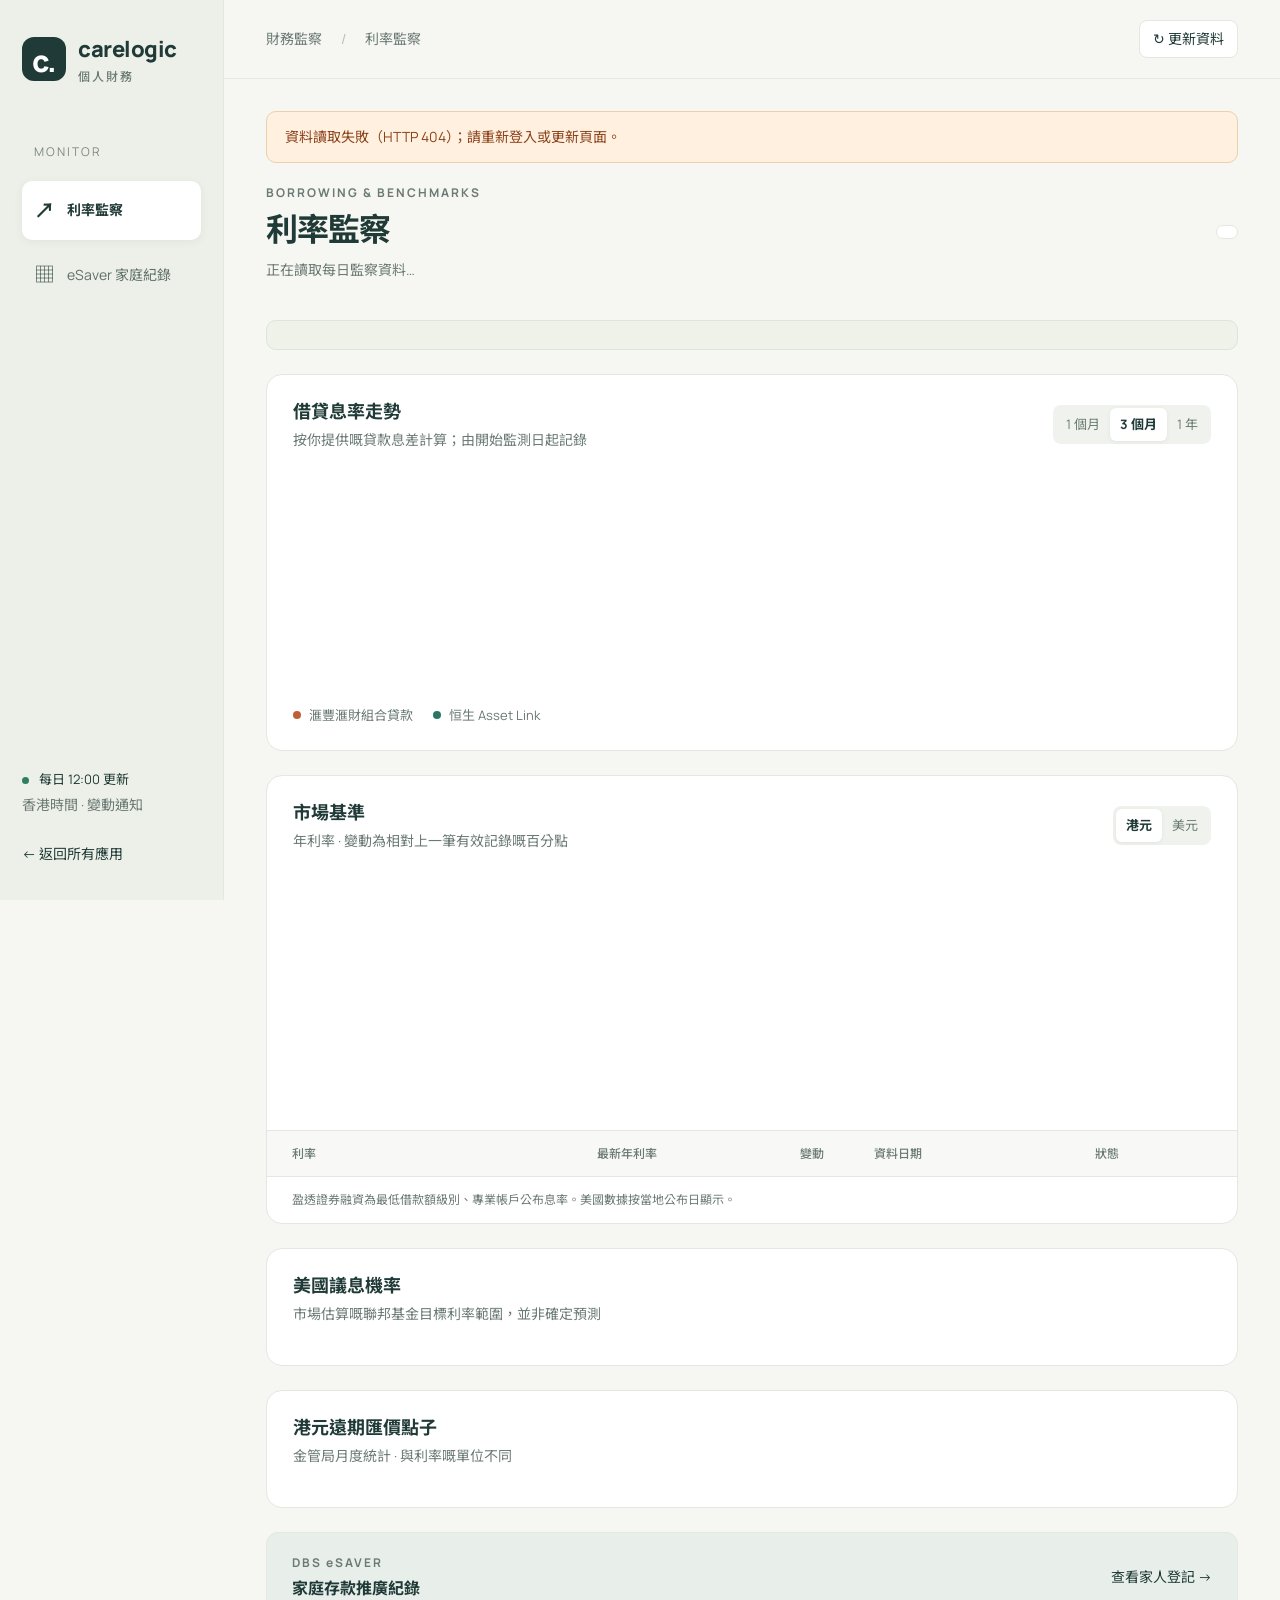
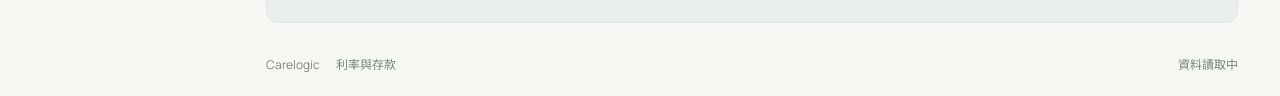
==== web/index.html @ 2174773c "feat: add loan change alerts and eSaver family web app Track HSBC Wealth Portfolio Lending at one-mo" ====
<!doctype html>
<html lang="zh-Hant">
<head>
  <meta charset="UTF-8"><meta name="viewport" content="width=device-width,initial-scale=1"><meta name="referrer" content="same-origin">
  <title>利率與存款 · Carelogic</title><link rel="stylesheet" href="app.css"><script src="http-guard.js" defer></script><script src="app.js" defer></script>
</head>
<body>
  <aside class="rail"><a class="brand" href="/" aria-label="返回 Carelogic 首頁"><span class="brand-icon">c.</span><span>carelogic<span class="brand-small">個人財務</span></span></a><div class="rail-label">MONITOR</div><nav aria-label="頁面"><a href="#rates" class="nav-link active" data-page="rates"><span>↗</span> 利率監察</a><a href="#esaver" class="nav-link" data-page="esaver"><span>▦</span> eSaver 家庭紀錄</a></nav><div class="rail-bottom"><span class="live-dot"></span> 每日 12:00 更新<br><span class="muted">香港時間 · 變動通知</span><a href="/">← 返回所有應用</a></div></aside>
  <main><header class="topbar"><span>財務監察 <span class="divider">/</span> <span id="breadcrumb">利率監察</span></span><button id="refresh" class="quiet-button" type="button">↻ 更新資料</button></header>
  <div class="workspace"><div id="load-error" class="warning" role="alert" hidden></div><div id="warnings" aria-live="polite"></div>
    <section id="rates-page"><div class="page-heading"><div><p class="eyebrow">BORROWING & BENCHMARKS</p><h1>利率監察</h1><p class="muted" id="updated">正在讀取每日監察資料…</p></div><span class="date-chip" id="today"></span></div>
      <div id="loans" class="loan-grid"></div>
      <div id="comparison" class="comparison"></div>
      <section class="panel trend-panel"><div class="panel-heading"><div><h2>借貸息率走勢</h2><p class="muted">按你提供嘅貸款息差計算；由開始監測日起記錄</p></div><div class="segmented" id="loan-range" aria-label="借貸走勢期間"><button data-days="30">1 個月</button><button data-days="90" class="selected">3 個月</button><button data-days="365">1 年</button></div></div><div id="loan-chart" class="chart"></div><div class="legend"><span><i style="background:#c25e36"></i>滙豐滙財組合貸款</span><span><i style="background:#287765"></i>恒生 Asset Link</span></div></section>
      <section class="panel"><div class="panel-heading"><div><h2>市場基準</h2><p class="muted">年利率 · 變動為相對上一筆有效記錄嘅百分點</p></div><div class="segmented" id="market-group"><button data-group="hkd" class="selected">港元</button><button data-group="usd">美元</button></div></div><div id="market-chart" class="chart"></div><div id="market-legend" class="legend interactive-legend"></div><div class="table-wrap"><table><thead><tr><th>利率</th><th class="number">最新年利率</th><th class="number">變動</th><th>資料日期</th><th>狀態</th></tr></thead><tbody id="market-table"></tbody></table></div><p class="footnote">盈透證券融資為最低借款額級別、專業帳戶公布息率。美國數據按當地公布日顯示。</p></section>
      <section class="panel"><div class="panel-heading"><div><h2>美國議息機率</h2><p class="muted">市場估算嘅聯邦基金目標利率範圍，並非確定預測</p></div></div><div id="outlook" class="outlook-grid"></div></section>
      <section class="panel"><div class="panel-heading"><div><h2>港元遠期匯價點子</h2><p class="muted" id="forward-date">金管局月度統計 · 與利率嘅單位不同</p></div></div><div id="forwards" class="outlook-grid"></div></section>
      <a class="esaver-teaser" href="#esaver"><span><span class="eyebrow">DBS eSAVER</span><strong id="teaser">家庭存款推廣紀錄</strong></span><span>查看家人登記 →</span></a>
    </section>
    <section id="esaver-page" hidden><div class="page-heading"><div><p class="eyebrow">FAMILY SAVINGS</p><h1>eSaver 家庭紀錄</h1><p class="muted">現有客戶推廣 · 每期自動記錄 · 新一期 Telegram 通知</p></div><span class="date-chip">DBS 星展銀行</span></div>
      <div id="offer-summary"></div>
      <section class="panel registration-panel"><div><p class="eyebrow">FAMILY REGISTRATION</p><h2>記錄家人登記</h2><p class="muted">完成 DBS 登記後，在此記錄。原有 Excel 紀錄已匯入。</p></div><form id="registration-form"><div class="form-grid"><label>推廣期<select id="promo-select" required></select></label><label>家人<input id="member-input" list="member-list" maxlength="60" required placeholder="選擇或輸入名字"><datalist id="member-list"></datalist></label><label>登記狀態<select id="status-select"><option value="registered">已登記</option><option value="not_registered">未登記／更正紀錄</option></select></label><label>實際登記日期 <span class="muted">（選填）</span><input id="registered-date" type="date"></label></div><div class="form-bottom"><p id="save-status" role="status" aria-live="polite">家人紀錄每分鐘同步。</p><button type="submit" id="save-button" class="primary-button">保存紀錄</button></div></form></section>
      <section class="panel"><div class="panel-heading"><div><h2>每期推廣與家人紀錄</h2><p class="muted">合計年利率 · 金額為合資格新資金 · 「—」代表原紀錄未填</p></div><span class="count-chip" id="period-count"></span></div><div class="table-wrap" tabindex="0" aria-label="推廣歷史，可橫向捲動"><table class="promotion-table"><thead><tr><th>推廣期</th><th>計息期</th><th>日數</th><th>存款比較日</th><th>登記截止</th><th>港元 20 萬</th><th>港元 100 萬</th><th>港元 500 萬</th><th>美元 2.5 萬</th><th>排除已登記期</th><th>前一未被排除期完結</th><th>相隔日數</th><th>家人已登記</th><th></th></tr></thead><tbody id="promotion-table"></tbody></table></div><p class="footnote">家人紀錄由你填寫；未列出代表未有登記紀錄。前一未被排除期及相隔日數沿用 Excel；新期按銀行排除條款推算，負數代表計息期重疊。合資格與最終獎賞以銀行確認及條款為準。</p></section>
    </section>
    <footer>Carelogic <span>利率與存款</span><span id="footer-status">資料讀取中</span></footer>
  </div></main>
</body></html>
---- web/app.css ----
@import url('https://fonts.googleapis.com/css2?family=Noto+Sans+TC:wght@400;500;600;700&family=Manrope:wght@400;500;600;700;800&display=swap');
:root{--bg:#f6f6f2;--paper:#fff;--ink:#203b37;--muted:#6b7a74;--line:#e4e8e0;--green:#287765;--orange:#c25e36;--warn:#914414;--radius:16px}*{box-sizing:border-box}body{margin:0;background:var(--bg);color:var(--ink);font-family:Manrope,"Noto Sans TC",sans-serif;font-size:16px;line-height:1.6}a{color:inherit;text-decoration:none}button,input,select{font:inherit}button,a,input,select{outline-offset:4px}button{cursor:pointer}button:disabled{cursor:wait;opacity:.6}[hidden]{display:none!important}.rail{position:fixed;width:224px;height:100vh;padding:32px 22px;background:#edf0e9;border-right:1px solid var(--line);display:flex;flex-direction:column}.brand{display:flex;gap:12px;align-items:center;font-weight:800;font-size:22px;letter-spacing:-.5px}.brand-icon{display:grid;place-items:center;background:var(--ink);color:#fff;border-radius:12px;width:44px;height:44px;font-size:30px}.brand-small{display:block;font-size:12px;color:var(--muted);font-weight:500;letter-spacing:2px}.rail-label{font-size:12px;letter-spacing:2px;color:#7d897f;margin:56px 12px 14px}.nav-link{display:flex;align-items:center;gap:12px;font-size:14px;padding:13px 12px;border-radius:10px;margin:5px 0;color:#607168}.nav-link span{font-size:21px}.nav-link.active{background:var(--paper);color:var(--ink);font-weight:700;box-shadow:0 2px 8px #243e3610}.rail-bottom{margin-top:auto;font-size:13px;line-height:1.9}.rail-bottom a{display:block;margin-top:23px;font-size:14px}.live-dot{display:inline-block;width:7px;height:7px;background:#2f7e63;border-radius:50%;margin-right:7px}main{margin-left:224px}.topbar{height:79px;border-bottom:1px solid var(--line);display:flex;align-items:center;justify-content:space-between;padding:0 42px;font-size:14px;color:var(--muted)}.divider{padding:0 16px;color:#b4bdb3}.quiet-button{background:#fff;border:1px solid var(--line);border-radius:8px;padding:7px 13px;font-size:14px;color:var(--ink)}.workspace{max-width:1480px;margin:auto;padding:32px 42px 22px}.page-heading{display:flex;align-items:center;justify-content:space-between;margin-bottom:24px;gap:20px}.eyebrow{font-size:12px;letter-spacing:2px;color:var(--muted);font-weight:700;margin:0 0 6px}h1{font-size:32px;font-weight:700;letter-spacing:-1px;line-height:1.3;margin:0 0 9px}h2{font-size:18px;line-height:1.5;margin:0 0 4px;font-weight:700}.muted{color:var(--muted);font-size:14px;margin:0}.date-chip,.count-chip{font-size:13px;white-space:nowrap;border:1px solid var(--line);border-radius:7px;padding:6px 10px;color:var(--muted);background:#fff}.loan-grid{display:grid;grid-template-columns:1fr 1fr;gap:20px}.loan-card{background:var(--paper);border:1px solid var(--line);border-radius:var(--radius);padding:24px 26px;position:relative;overflow:hidden}.loan-card:before{content:"";position:absolute;width:5px;left:0;top:26px;bottom:26px;border-radius:5px;background:var(--card-color)}.loan-head{display:flex;justify-content:space-between;align-items:start;gap:16px}.bank-tag{background:#f5f6f1;border-radius:6px;padding:4px 8px;letter-spacing:1px;font-size:12px;font-weight:700}.loan-label{font-size:16px;font-weight:600;margin:0}.loan-formula{font-size:14px;color:var(--muted);margin:6px 0 16px}.loan-number{font-size:47px;font-weight:700;line-height:1.2;letter-spacing:-2px;font-variant-numeric:tabular-nums}.loan-number .percent{font-size:24px;margin-left:4px;font-weight:500}.loan-row{display:flex;align-items:end;justify-content:space-between;gap:12px}.loan-meta{border-top:1px solid var(--line);margin-top:22px;padding-top:14px;font-size:13px;display:flex;justify-content:space-between;flex-wrap:wrap;gap:5px;color:var(--muted)}.small-pill{font-size:13px;border-radius:5px;padding:4px 8px;background:#edf4ef;color:#3c775f}.comparison{display:flex;align-items:center;justify-content:space-between;margin:14px 0 24px;padding:14px 20px;border:1px solid #dce5d9;background:#eef2e8;border-radius:10px;font-size:14px;gap:12px}.comparison strong{font-weight:700}.panel{border:1px solid var(--line);border-radius:var(--radius);background:var(--paper);margin-bottom:24px;overflow:hidden}.panel-heading{display:flex;justify-content:space-between;align-items:center;gap:20px;padding:23px 26px 16px}.segmented{display:flex;background:#f0f2ee;border-radius:8px;padding:3px;flex-shrink:0}.segmented button{border:0;background:transparent;padding:6px 10px;color:var(--muted);font-size:13px;border-radius:6px}.segmented button.selected{background:white;color:var(--ink);box-shadow:0 1px 4px #1d392312;font-weight:700}.chart{margin:0 25px;min-height:230px}.chart svg{width:100%;height:230px;display:block;overflow:visible}.chart-empty{min-height:230px;display:grid;place-items:center;font-size:14px;color:var(--muted)}.legend{display:flex;gap:20px;flex-wrap:wrap;padding:8px 26px 24px;font-size:13px;color:var(--muted)}.legend span,.legend button{display:flex;gap:8px;align-items:center}.legend i{width:8px;height:8px;border-radius:50%;display:inline-block}.legend button{border:0;background:transparent;color:var(--ink);padding:3px 0;font-size:13px}.legend button.off{opacity:.4;text-decoration:line-through}.table-wrap{overflow-x:auto;border-top:1px solid var(--line)}table{width:100%;border-collapse:collapse;font-size:14px;text-align:left;font-variant-numeric:tabular-nums}th{background:#f8f9f6;font-weight:500;color:var(--muted);font-size:12px;padding:13px 25px;white-space:nowrap}td{padding:15px 25px;border-bottom:1px solid #edf0e9;white-space:nowrap}tbody tr:last-child td{border-bottom:0}.number{text-align:right}.rate-value{font-weight:700}.good{color:#2b745d}.up{color:#b9573d}.flat{color:#879187}.badge{display:inline-flex;white-space:nowrap;font-size:12px;padding:2px 8px;border-radius:5px;background:#edf5ef;color:#396d50}.badge.warn{background:#fff0dd;color:var(--warn)}.footnote{padding:13px 25px;margin:0;color:var(--muted);font-size:12px;border-top:1px solid var(--line)}.outlook-grid{display:grid;grid-template-columns:repeat(4,1fr);gap:14px;padding:0 26px 24px}.outlook-card{padding:16px;background:#f7f8f4;border-radius:10px}.outlook-card p{margin:0;color:var(--muted);font-size:13px}.outlook-card strong{display:block;margin:9px 0;font-size:20px;line-height:1.3}.prob-bar{height:4px;background:#e1e6dc;border-radius:5px;margin-top:10px;overflow:hidden}.prob-bar span{display:block;height:100%;background:#59937c}.esaver-teaser{border:1px solid var(--line);padding:20px 25px;background:#e8eeea;border-radius:12px;display:flex;justify-content:space-between;align-items:center;gap:16px;font-size:14px}.esaver-teaser .eyebrow{display:block;margin-bottom:4px}.esaver-teaser strong{display:block;font-size:16px}.warning{background:#fff0df;border:1px solid #edcfac;border-radius:10px;color:#8b431b;padding:14px 18px;margin-bottom:20px;font-size:14px}.warning summary{cursor:pointer}.warning p{margin:6px 0}.registration-panel{padding:25px 26px}.registration-panel form{margin-top:21px}.form-grid{display:grid;grid-template-columns:repeat(4,1fr);gap:16px}label{display:block;font-size:14px}label input,label select{display:block;width:100%;margin-top:8px;padding:10px 12px;border:1px solid #d5ddd2;border-radius:7px;background:white;color:var(--ink);min-height:44px;font-size:14px}.form-bottom{display:flex;justify-content:space-between;align-items:center;gap:16px;margin-top:20px;font-size:14px;color:var(--muted)}.primary-button{border:0;background:var(--ink);color:white;border-radius:8px;font-size:14px;padding:11px 20px;white-space:nowrap}.offer-header{display:flex;align-items:center;justify-content:space-between;gap:15px;margin-bottom:22px}.offer-header h2{font-size:21px}.offer-rates{display:grid;grid-template-columns:repeat(4,1fr);gap:22px;margin-bottom:25px}.offer-rate p{font-size:13px;margin:0;color:var(--muted)}.offer-rate strong{font-size:30px;font-weight:700;letter-spacing:-1px}.offer-meta{display:grid;grid-template-columns:repeat(4,1fr);gap:20px;border-top:1px solid var(--line);padding-top:18px}.offer-meta p{margin:0;font-size:13px;color:var(--muted)}.offer-meta strong{font-size:14px;font-weight:600}.offer-panel{padding:25px 26px}.offer-note{font-size:13px;color:var(--warn);margin-top:20px}.source-link{color:var(--green);font-size:14px;text-decoration:underline;text-underline-offset:3px}.promotion-table{min-width:1300px}.promotion-table td,.promotion-table th{padding:13px 15px;font-size:13px}.promotion-table .member-chip{padding:3px 7px;background:#ecf3ed;color:#47765c;border-radius:5px;margin-right:4px;display:inline-block}.edit-row{border:1px solid var(--line);background:#fff;border-radius:6px;color:var(--green);padding:4px 9px;font-size:13px}footer{margin-top:32px;display:flex;gap:16px;justify-content:space-between;color:#7b887e;font-size:12px}footer span:first-child{margin-right:auto}svg text{font-family:Manrope,"Noto Sans TC",sans-serif}svg .gridline{stroke:#e8ece4;stroke-width:1;stroke-dasharray:3 4}.sr-only{position:absolute;width:1px;height:1px;overflow:hidden;clip:rect(0,0,0,0)}
@media(min-width:1600px){.workspace{padding-top:40px}.loan-card{padding:30px}.loan-number{font-size:54px}}
@media(max-width:1100px){.rail{width:188px;padding:25px 15px}.brand{font-size:19px}.brand-icon{width:38px;height:38px}main{margin-left:188px}.workspace{padding:26px}.topbar{padding:0 26px}.loan-number{font-size:40px}.loan-card{padding:20px}.form-grid{grid-template-columns:repeat(2,1fr)}.outlook-grid{grid-template-columns:repeat(2,1fr)}.offer-meta{grid-template-columns:repeat(2,1fr)}}
@media(max-width:760px){.rail{position:static;height:auto;width:auto;border-right:0;border-bottom:1px solid var(--line);padding:15px 20px;display:flex;flex-direction:row;gap:18px;align-items:center}.brand{font-size:17px}.brand-small{display:none}.brand-icon{width:33px;height:33px;font-size:25px}.rail-label,.rail-bottom{display:none}.rail nav{margin-left:auto;display:flex;gap:4px}.nav-link{padding:8px;font-size:13px;gap:5px}.nav-link span{display:none}main{margin-left:0}.topbar{padding:0 20px;height:57px;font-size:12px}.workspace{padding:24px 18px}.page-heading{align-items:start;margin-bottom:19px}.date-chip{font-size:12px}h1{font-size:28px}.loan-grid{grid-template-columns:1fr;gap:12px}.loan-card{padding:20px 22px}.loan-number{font-size:43px}.loan-meta{margin-top:17px}.comparison{align-items:start;flex-direction:column;font-size:13px;gap:4px;margin-bottom:18px}.panel-heading{padding:19px 20px 12px;flex-wrap:wrap;gap:13px}.panel-heading .muted{font-size:13px}.chart{margin:0 15px;min-height:210px}.chart svg{height:210px}.legend{padding:8px 20px 19px;gap:12px}.panel{margin-bottom:18px}th,td{padding:12px 17px}.outlook-grid{padding:0 20px 20px}.esaver-teaser{align-items:start;flex-direction:column;padding:18px 20px}.registration-panel,.offer-panel{padding:21px 20px}.form-grid{gap:14px}.form-bottom{align-items:start}.form-bottom p{margin:0;font-size:13px}.offer-rates{grid-template-columns:repeat(2,1fr);gap:20px}.offer-rate strong{font-size:29px}.offer-meta{gap:16px}.offer-header{align-items:start}.offer-header h2{font-size:19px}footer{gap:10px;flex-wrap:wrap}footer span:last-child{flex-basis:100%}.warning{font-size:13px}}
@media(max-width:390px){.brand>span:last-child{display:none}.page-heading{flex-wrap:wrap}.form-grid{grid-template-columns:1fr}.form-bottom{flex-wrap:wrap}.offer-meta{grid-template-columns:1fr 1fr}}
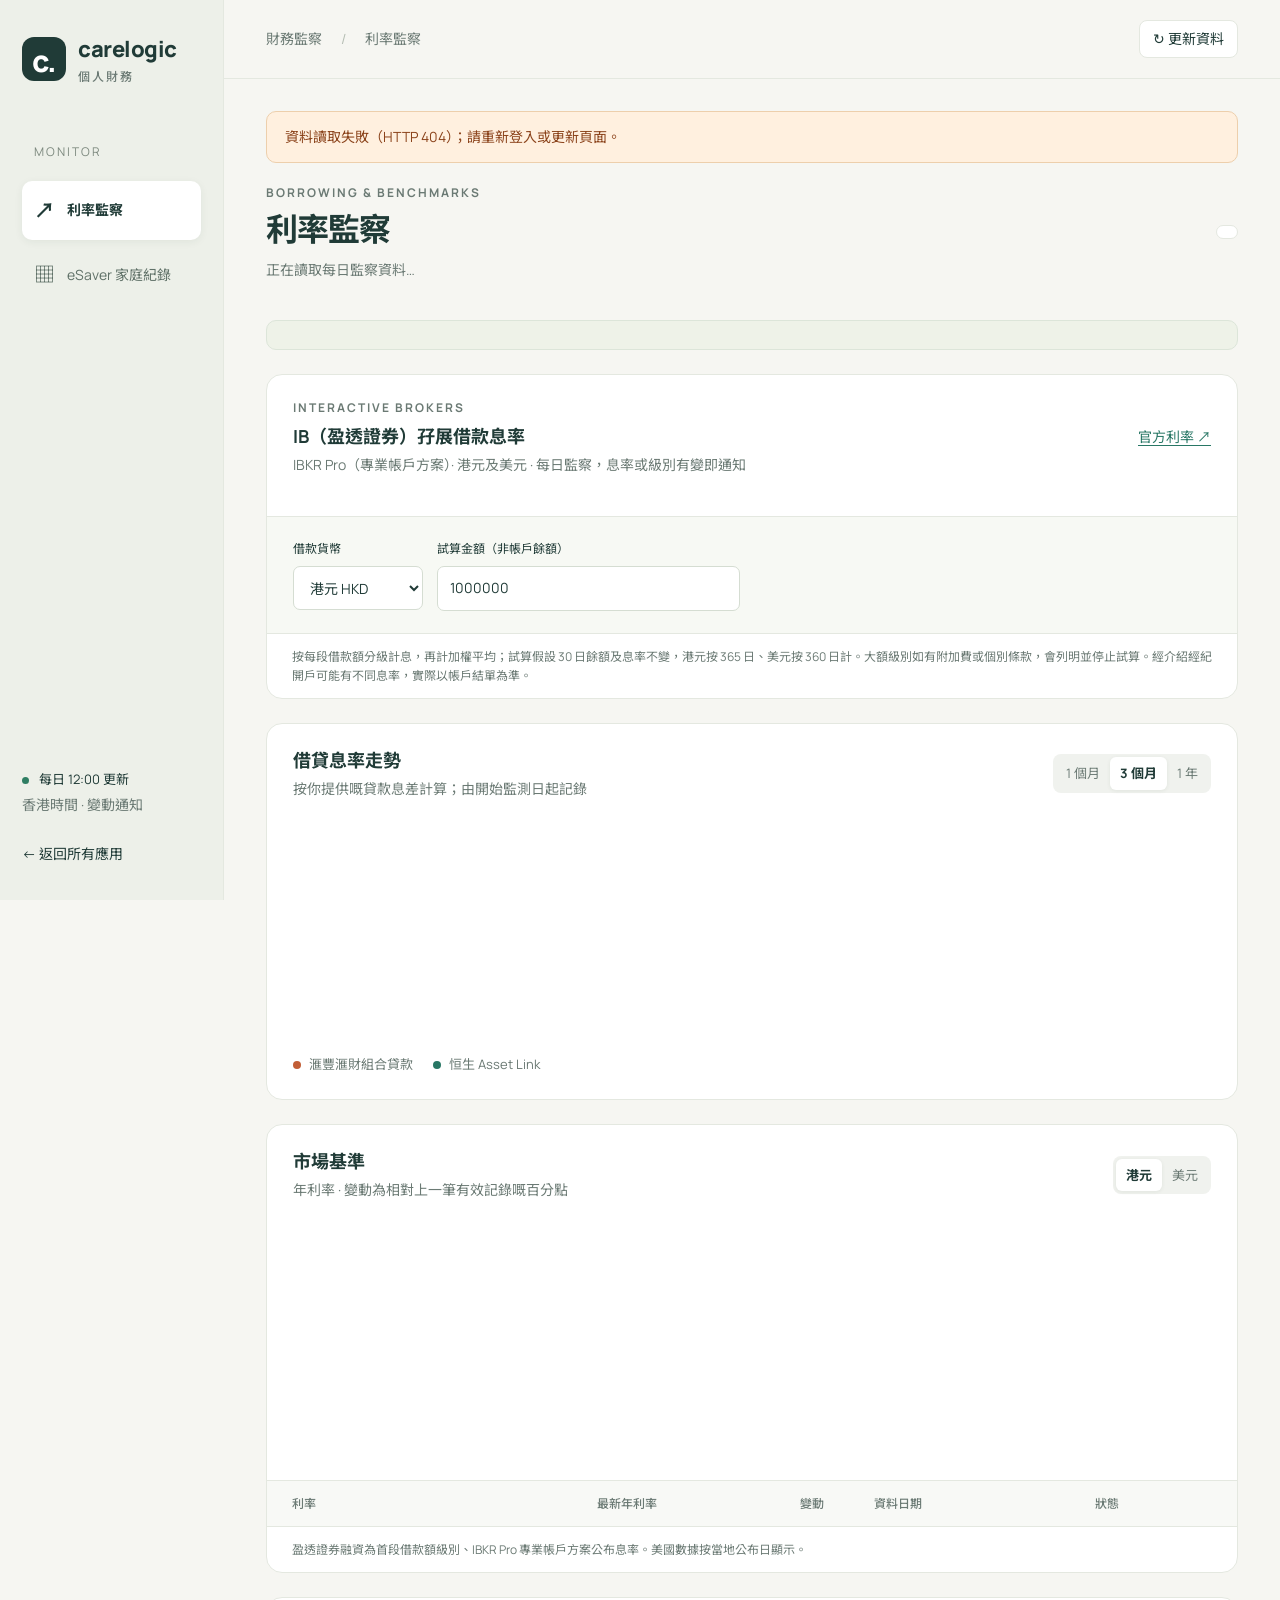
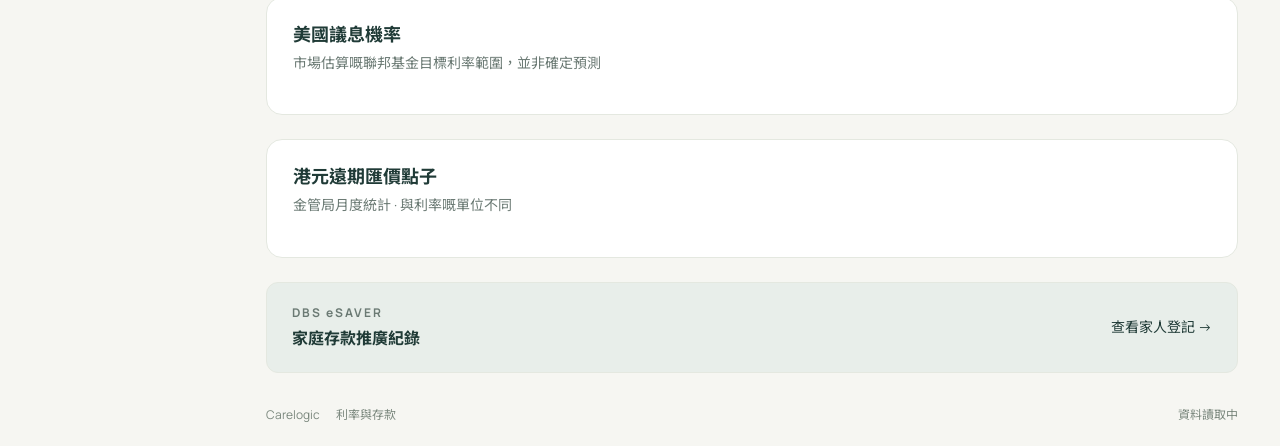
==== commit 47568025: "feat: monitor IB margin borrowing tiers and notify changes" ====
--- a/web/index.html
+++ b/web/index.html
@@ -2,7 +2,7 @@
 <html lang="zh-Hant">
 <head>
   <meta charset="UTF-8"><meta name="viewport" content="width=device-width,initial-scale=1"><meta name="referrer" content="same-origin">
-  <title>利率與存款 · Carelogic</title><link rel="stylesheet" href="app.css"><script src="http-guard.js" defer></script><script src="app.js" defer></script>
+  <title>利率與存款 · Carelogic</title><link rel="stylesheet" href="app.css"><script src="http-guard.js" defer></script><script src="margin.js" defer></script><script src="app.js" defer></script>
 </head>
 <body>
   <aside class="rail"><a class="brand" href="/" aria-label="返回 Carelogic 首頁"><span class="brand-icon">c.</span><span>carelogic<span class="brand-small">個人財務</span></span></a><div class="rail-label">MONITOR</div><nav aria-label="頁面"><a href="#rates" class="nav-link active" data-page="rates"><span>↗</span> 利率監察</a><a href="#esaver" class="nav-link" data-page="esaver"><span>▦</span> eSaver 家庭紀錄</a></nav><div class="rail-bottom"><span class="live-dot"></span> 每日 12:00 更新<br><span class="muted">香港時間 · 變動通知</span><a href="/">← 返回所有應用</a></div></aside>
@@ -11,8 +11,9 @@
     <section id="rates-page"><div class="page-heading"><div><p class="eyebrow">BORROWING & BENCHMARKS</p><h1>利率監察</h1><p class="muted" id="updated">正在讀取每日監察資料…</p></div><span class="date-chip" id="today"></span></div>
       <div id="loans" class="loan-grid"></div>
       <div id="comparison" class="comparison"></div>
+      <section class="panel" id="ib-margin"><div class="panel-heading"><div><p class="eyebrow">INTERACTIVE BROKERS</p><h2>IB（盈透證券）孖展借款息率</h2><p class="muted">IBKR Pro（專業帳戶方案）· 港元及美元 · 每日監察，息率或級別有變即通知</p></div><a class="source-link" target="_blank" rel="noopener" href="https://www.interactivebrokers.com/en/trading/margin-rates.php">官方利率 ↗</a></div><div id="margin-cards" class="margin-grid"></div><div class="margin-calculator"><div class="margin-inputs"><label>借款貨幣<select id="margin-currency"><option value="HKD">港元 HKD</option><option value="USD">美元 USD</option></select></label><label>試算金額（非帳戶餘額）<input id="margin-amount" type="number" min="0.01" step="0.01" value="1000000" inputmode="decimal"></label></div><div id="margin-result" aria-live="polite"></div></div><p class="footnote">按每段借款額分級計息，再計加權平均；試算假設 30 日餘額及息率不變，港元按 365 日、美元按 360 日計。大額級別如有附加費或個別條款，會列明並停止試算。經介紹經紀開戶可能有不同息率，實際以帳戶結單為準。</p></section>
       <section class="panel trend-panel"><div class="panel-heading"><div><h2>借貸息率走勢</h2><p class="muted">按你提供嘅貸款息差計算；由開始監測日起記錄</p></div><div class="segmented" id="loan-range" aria-label="借貸走勢期間"><button data-days="30">1 個月</button><button data-days="90" class="selected">3 個月</button><button data-days="365">1 年</button></div></div><div id="loan-chart" class="chart"></div><div class="legend"><span><i style="background:#c25e36"></i>滙豐滙財組合貸款</span><span><i style="background:#287765"></i>恒生 Asset Link</span></div></section>
-      <section class="panel"><div class="panel-heading"><div><h2>市場基準</h2><p class="muted">年利率 · 變動為相對上一筆有效記錄嘅百分點</p></div><div class="segmented" id="market-group"><button data-group="hkd" class="selected">港元</button><button data-group="usd">美元</button></div></div><div id="market-chart" class="chart"></div><div id="market-legend" class="legend interactive-legend"></div><div class="table-wrap"><table><thead><tr><th>利率</th><th class="number">最新年利率</th><th class="number">變動</th><th>資料日期</th><th>狀態</th></tr></thead><tbody id="market-table"></tbody></table></div><p class="footnote">盈透證券融資為最低借款額級別、專業帳戶公布息率。美國數據按當地公布日顯示。</p></section>
+      <section class="panel"><div class="panel-heading"><div><h2>市場基準</h2><p class="muted">年利率 · 變動為相對上一筆有效記錄嘅百分點</p></div><div class="segmented" id="market-group"><button data-group="hkd" class="selected">港元</button><button data-group="usd">美元</button></div></div><div id="market-chart" class="chart"></div><div id="market-legend" class="legend interactive-legend"></div><div class="table-wrap"><table><thead><tr><th>利率</th><th class="number">最新年利率</th><th class="number">變動</th><th>資料日期</th><th>狀態</th></tr></thead><tbody id="market-table"></tbody></table></div><p class="footnote">盈透證券融資為首段借款額級別、IBKR Pro 專業帳戶方案公布息率。美國數據按當地公布日顯示。</p></section>
       <section class="panel"><div class="panel-heading"><div><h2>美國議息機率</h2><p class="muted">市場估算嘅聯邦基金目標利率範圍，並非確定預測</p></div></div><div id="outlook" class="outlook-grid"></div></section>
       <section class="panel"><div class="panel-heading"><div><h2>港元遠期匯價點子</h2><p class="muted" id="forward-date">金管局月度統計 · 與利率嘅單位不同</p></div></div><div id="forwards" class="outlook-grid"></div></section>
       <a class="esaver-teaser" href="#esaver"><span><span class="eyebrow">DBS eSAVER</span><strong id="teaser">家庭存款推廣紀錄</strong></span><span>查看家人登記 →</span></a>
--- a/web/app.css
+++ b/web/app.css
@@ -1,5 +1,8 @@
 @import url('https://fonts.googleapis.com/css2?family=Noto+Sans+TC:wght@400;500;600;700&family=Manrope:wght@400;500;600;700;800&display=swap');
 :root{--bg:#f6f6f2;--paper:#fff;--ink:#203b37;--muted:#6b7a74;--line:#e4e8e0;--green:#287765;--orange:#c25e36;--warn:#914414;--radius:16px}*{box-sizing:border-box}body{margin:0;background:var(--bg);color:var(--ink);font-family:Manrope,"Noto Sans TC",sans-serif;font-size:16px;line-height:1.6}a{color:inherit;text-decoration:none}button,input,select{font:inherit}button,a,input,select{outline-offset:4px}button{cursor:pointer}button:disabled{cursor:wait;opacity:.6}[hidden]{display:none!important}.rail{position:fixed;width:224px;height:100vh;padding:32px 22px;background:#edf0e9;border-right:1px solid var(--line);display:flex;flex-direction:column}.brand{display:flex;gap:12px;align-items:center;font-weight:800;font-size:22px;letter-spacing:-.5px}.brand-icon{display:grid;place-items:center;background:var(--ink);color:#fff;border-radius:12px;width:44px;height:44px;font-size:30px}.brand-small{display:block;font-size:12px;color:var(--muted);font-weight:500;letter-spacing:2px}.rail-label{font-size:12px;letter-spacing:2px;color:#7d897f;margin:56px 12px 14px}.nav-link{display:flex;align-items:center;gap:12px;font-size:14px;padding:13px 12px;border-radius:10px;margin:5px 0;color:#607168}.nav-link span{font-size:21px}.nav-link.active{background:var(--paper);color:var(--ink);font-weight:700;box-shadow:0 2px 8px #243e3610}.rail-bottom{margin-top:auto;font-size:13px;line-height:1.9}.rail-bottom a{display:block;margin-top:23px;font-size:14px}.live-dot{display:inline-block;width:7px;height:7px;background:#2f7e63;border-radius:50%;margin-right:7px}main{margin-left:224px}.topbar{height:79px;border-bottom:1px solid var(--line);display:flex;align-items:center;justify-content:space-between;padding:0 42px;font-size:14px;color:var(--muted)}.divider{padding:0 16px;color:#b4bdb3}.quiet-button{background:#fff;border:1px solid var(--line);border-radius:8px;padding:7px 13px;font-size:14px;color:var(--ink)}.workspace{max-width:1480px;margin:auto;padding:32px 42px 22px}.page-heading{display:flex;align-items:center;justify-content:space-between;margin-bottom:24px;gap:20px}.eyebrow{font-size:12px;letter-spacing:2px;color:var(--muted);font-weight:700;margin:0 0 6px}h1{font-size:32px;font-weight:700;letter-spacing:-1px;line-height:1.3;margin:0 0 9px}h2{font-size:18px;line-height:1.5;margin:0 0 4px;font-weight:700}.muted{color:var(--muted);font-size:14px;margin:0}.date-chip,.count-chip{font-size:13px;white-space:nowrap;border:1px solid var(--line);border-radius:7px;padding:6px 10px;color:var(--muted);background:#fff}.loan-grid{display:grid;grid-template-columns:1fr 1fr;gap:20px}.loan-card{background:var(--paper);border:1px solid var(--line);border-radius:var(--radius);padding:24px 26px;position:relative;overflow:hidden}.loan-card:before{content:"";position:absolute;width:5px;left:0;top:26px;bottom:26px;border-radius:5px;background:var(--card-color)}.loan-head{display:flex;justify-content:space-between;align-items:start;gap:16px}.bank-tag{background:#f5f6f1;border-radius:6px;padding:4px 8px;letter-spacing:1px;font-size:12px;font-weight:700}.loan-label{font-size:16px;font-weight:600;margin:0}.loan-formula{font-size:14px;color:var(--muted);margin:6px 0 16px}.loan-number{font-size:47px;font-weight:700;line-height:1.2;letter-spacing:-2px;font-variant-numeric:tabular-nums}.loan-number .percent{font-size:24px;margin-left:4px;font-weight:500}.loan-row{display:flex;align-items:end;justify-content:space-between;gap:12px}.loan-meta{border-top:1px solid var(--line);margin-top:22px;padding-top:14px;font-size:13px;display:flex;justify-content:space-between;flex-wrap:wrap;gap:5px;color:var(--muted)}.small-pill{font-size:13px;border-radius:5px;padding:4px 8px;background:#edf4ef;color:#3c775f}.comparison{display:flex;align-items:center;justify-content:space-between;margin:14px 0 24px;padding:14px 20px;border:1px solid #dce5d9;background:#eef2e8;border-radius:10px;font-size:14px;gap:12px}.comparison strong{font-weight:700}.panel{border:1px solid var(--line);border-radius:var(--radius);background:var(--paper);margin-bottom:24px;overflow:hidden}.panel-heading{display:flex;justify-content:space-between;align-items:center;gap:20px;padding:23px 26px 16px}.segmented{display:flex;background:#f0f2ee;border-radius:8px;padding:3px;flex-shrink:0}.segmented button{border:0;background:transparent;padding:6px 10px;color:var(--muted);font-size:13px;border-radius:6px}.segmented button.selected{background:white;color:var(--ink);box-shadow:0 1px 4px #1d392312;font-weight:700}.chart{margin:0 25px;min-height:230px}.chart svg{width:100%;height:230px;display:block;overflow:visible}.chart-empty{min-height:230px;display:grid;place-items:center;font-size:14px;color:var(--muted)}.legend{display:flex;gap:20px;flex-wrap:wrap;padding:8px 26px 24px;font-size:13px;color:var(--muted)}.legend span,.legend button{display:flex;gap:8px;align-items:center}.legend i{width:8px;height:8px;border-radius:50%;display:inline-block}.legend button{border:0;background:transparent;color:var(--ink);padding:3px 0;font-size:13px}.legend button.off{opacity:.4;text-decoration:line-through}.table-wrap{overflow-x:auto;border-top:1px solid var(--line)}table{width:100%;border-collapse:collapse;font-size:14px;text-align:left;font-variant-numeric:tabular-nums}th{background:#f8f9f6;font-weight:500;color:var(--muted);font-size:12px;padding:13px 25px;white-space:nowrap}td{padding:15px 25px;border-bottom:1px solid #edf0e9;white-space:nowrap}tbody tr:last-child td{border-bottom:0}.number{text-align:right}.rate-value{font-weight:700}.good{color:#2b745d}.up{color:#b9573d}.flat{color:#879187}.badge{display:inline-flex;white-space:nowrap;font-size:12px;padding:2px 8px;border-radius:5px;background:#edf5ef;color:#396d50}.badge.warn{background:#fff0dd;color:var(--warn)}.footnote{padding:13px 25px;margin:0;color:var(--muted);font-size:12px;border-top:1px solid var(--line)}.outlook-grid{display:grid;grid-template-columns:repeat(4,1fr);gap:14px;padding:0 26px 24px}.outlook-card{padding:16px;background:#f7f8f4;border-radius:10px}.outlook-card p{margin:0;color:var(--muted);font-size:13px}.outlook-card strong{display:block;margin:9px 0;font-size:20px;line-height:1.3}.prob-bar{height:4px;background:#e1e6dc;border-radius:5px;margin-top:10px;overflow:hidden}.prob-bar span{display:block;height:100%;background:#59937c}.esaver-teaser{border:1px solid var(--line);padding:20px 25px;background:#e8eeea;border-radius:12px;display:flex;justify-content:space-between;align-items:center;gap:16px;font-size:14px}.esaver-teaser .eyebrow{display:block;margin-bottom:4px}.esaver-teaser strong{display:block;font-size:16px}.warning{background:#fff0df;border:1px solid #edcfac;border-radius:10px;color:#8b431b;padding:14px 18px;margin-bottom:20px;font-size:14px}.warning summary{cursor:pointer}.warning p{margin:6px 0}.registration-panel{padding:25px 26px}.registration-panel form{margin-top:21px}.form-grid{display:grid;grid-template-columns:repeat(4,1fr);gap:16px}label{display:block;font-size:14px}label input,label select{display:block;width:100%;margin-top:8px;padding:10px 12px;border:1px solid #d5ddd2;border-radius:7px;background:white;color:var(--ink);min-height:44px;font-size:14px}.form-bottom{display:flex;justify-content:space-between;align-items:center;gap:16px;margin-top:20px;font-size:14px;color:var(--muted)}.primary-button{border:0;background:var(--ink);color:white;border-radius:8px;font-size:14px;padding:11px 20px;white-space:nowrap}.offer-header{display:flex;align-items:center;justify-content:space-between;gap:15px;margin-bottom:22px}.offer-header h2{font-size:21px}.offer-rates{display:grid;grid-template-columns:repeat(4,1fr);gap:22px;margin-bottom:25px}.offer-rate p{font-size:13px;margin:0;color:var(--muted)}.offer-rate strong{font-size:30px;font-weight:700;letter-spacing:-1px}.offer-meta{display:grid;grid-template-columns:repeat(4,1fr);gap:20px;border-top:1px solid var(--line);padding-top:18px}.offer-meta p{margin:0;font-size:13px;color:var(--muted)}.offer-meta strong{font-size:14px;font-weight:600}.offer-panel{padding:25px 26px}.offer-note{font-size:13px;color:var(--warn);margin-top:20px}.source-link{color:var(--green);font-size:14px;text-decoration:underline;text-underline-offset:3px}.promotion-table{min-width:1300px}.promotion-table td,.promotion-table th{padding:13px 15px;font-size:13px}.promotion-table .member-chip{padding:3px 7px;background:#ecf3ed;color:#47765c;border-radius:5px;margin-right:4px;display:inline-block}.edit-row{border:1px solid var(--line);background:#fff;border-radius:6px;color:var(--green);padding:4px 9px;font-size:13px}footer{margin-top:32px;display:flex;gap:16px;justify-content:space-between;color:#7b887e;font-size:12px}footer span:first-child{margin-right:auto}svg text{font-family:Manrope,"Noto Sans TC",sans-serif}svg .gridline{stroke:#e8ece4;stroke-width:1;stroke-dasharray:3 4}.sr-only{position:absolute;width:1px;height:1px;overflow:hidden;clip:rect(0,0,0,0)}
+.margin-grid{display:grid;grid-template-columns:1fr 1fr;gap:20px;padding:0 26px 24px}.margin-card{border:1px solid var(--line);border-radius:12px;padding:20px;background:#fbfcf9}.margin-card-heading{display:flex;justify-content:space-between;align-items:center;gap:10px}.margin-card h3{font-size:16px;margin:0}.margin-headline{display:flex;flex-wrap:wrap;align-items:baseline;gap:12px;margin:14px 0}.margin-headline strong{font-size:32px;letter-spacing:-1px}.margin-headline span{font-size:12px;color:var(--muted)}.margin-table th,.margin-table td{padding:9px 0;font-size:12px;background:transparent}.margin-table td.number{font-size:14px;font-weight:600}.margin-table th{border-bottom:1px solid var(--line)}.margin-date,.margin-special{font-size:11px;color:var(--muted);margin:12px 0 0;line-height:1.6}.margin-special,.margin-note-marker{color:var(--warn)}.margin-calculator{display:grid;grid-template-columns:1fr 1fr;gap:24px;padding:22px 26px;border-top:1px solid var(--line);background:#f7f9f4}.margin-inputs{display:grid;grid-template-columns:130px 1fr;gap:14px;align-items:start}.margin-inputs label{font-size:12px}.margin-estimate{display:flex;justify-content:space-between;gap:18px}.margin-estimate p{font-size:12px;color:var(--muted);margin:0}.margin-estimate strong{font-size:25px;display:block;font-variant-numeric:tabular-nums;color:var(--green)}.margin-breakdown{font-size:11px;color:var(--muted);margin:8px 0 0}.margin-error{font-size:13px;color:var(--warn);margin:10px 0}
+@media(max-width:1100px){.margin-calculator{grid-template-columns:1fr}.margin-inputs{grid-template-columns:1fr 2fr}}
+@media(max-width:760px){.margin-grid{grid-template-columns:1fr;padding:0 20px 20px;gap:12px}.margin-calculator{padding:20px;gap:18px}.margin-card{padding:17px}.margin-estimate strong{font-size:23px}}
 @media(min-width:1600px){.workspace{padding-top:40px}.loan-card{padding:30px}.loan-number{font-size:54px}}
 @media(max-width:1100px){.rail{width:188px;padding:25px 15px}.brand{font-size:19px}.brand-icon{width:38px;height:38px}main{margin-left:188px}.workspace{padding:26px}.topbar{padding:0 26px}.loan-number{font-size:40px}.loan-card{padding:20px}.form-grid{grid-template-columns:repeat(2,1fr)}.outlook-grid{grid-template-columns:repeat(2,1fr)}.offer-meta{grid-template-columns:repeat(2,1fr)}}
 @media(max-width:760px){.rail{position:static;height:auto;width:auto;border-right:0;border-bottom:1px solid var(--line);padding:15px 20px;display:flex;flex-direction:row;gap:18px;align-items:center}.brand{font-size:17px}.brand-small{display:none}.brand-icon{width:33px;height:33px;font-size:25px}.rail-label,.rail-bottom{display:none}.rail nav{margin-left:auto;display:flex;gap:4px}.nav-link{padding:8px;font-size:13px;gap:5px}.nav-link span{display:none}main{margin-left:0}.topbar{padding:0 20px;height:57px;font-size:12px}.workspace{padding:24px 18px}.page-heading{align-items:start;margin-bottom:19px}.date-chip{font-size:12px}h1{font-size:28px}.loan-grid{grid-template-columns:1fr;gap:12px}.loan-card{padding:20px 22px}.loan-number{font-size:43px}.loan-meta{margin-top:17px}.comparison{align-items:start;flex-direction:column;font-size:13px;gap:4px;margin-bottom:18px}.panel-heading{padding:19px 20px 12px;flex-wrap:wrap;gap:13px}.panel-heading .muted{font-size:13px}.chart{margin:0 15px;min-height:210px}.chart svg{height:210px}.legend{padding:8px 20px 19px;gap:12px}.panel{margin-bottom:18px}th,td{padding:12px 17px}.outlook-grid{padding:0 20px 20px}.esaver-teaser{align-items:start;flex-direction:column;padding:18px 20px}.registration-panel,.offer-panel{padding:21px 20px}.form-grid{gap:14px}.form-bottom{align-items:start}.form-bottom p{margin:0;font-size:13px}.offer-rates{grid-template-columns:repeat(2,1fr);gap:20px}.offer-rate strong{font-size:29px}.offer-meta{gap:16px}.offer-header{align-items:start}.offer-header h2{font-size:19px}footer{gap:10px;flex-wrap:wrap}footer span:last-child{flex-basis:100%}.warning{font-size:13px}}
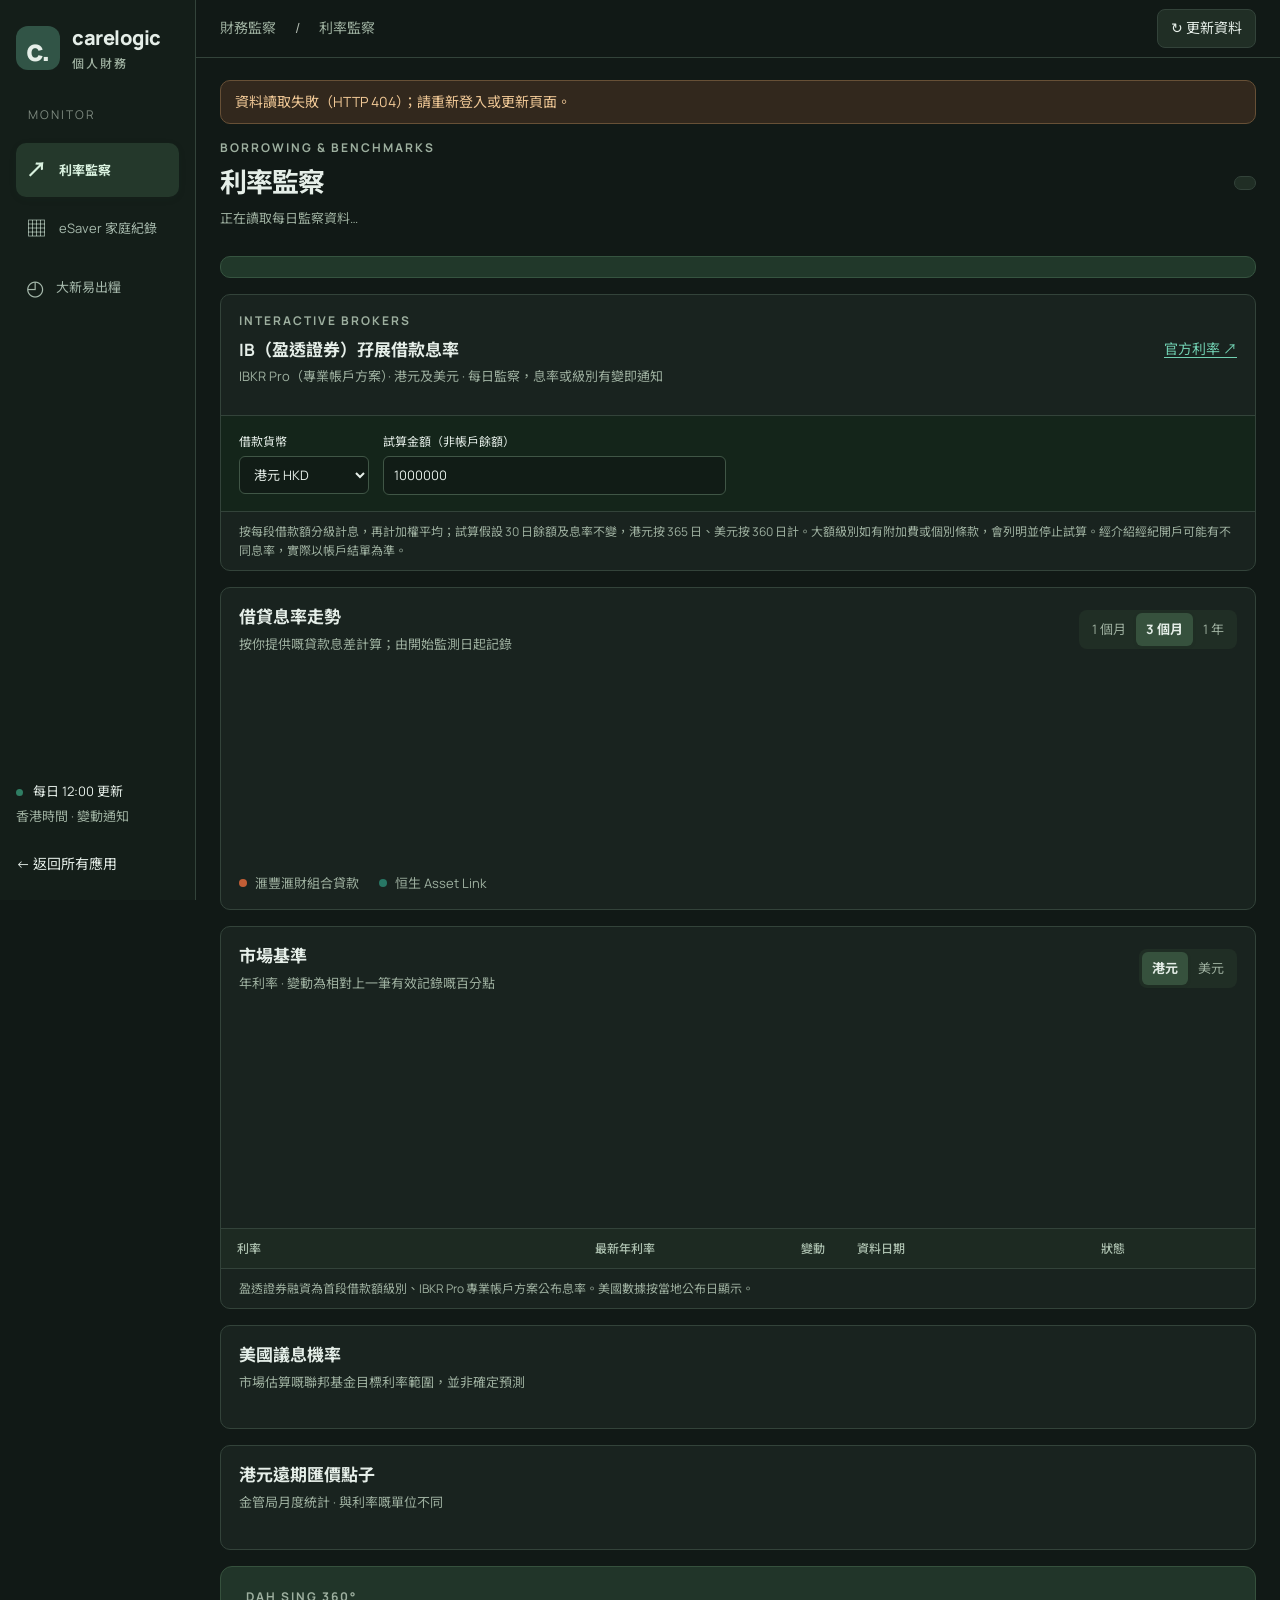
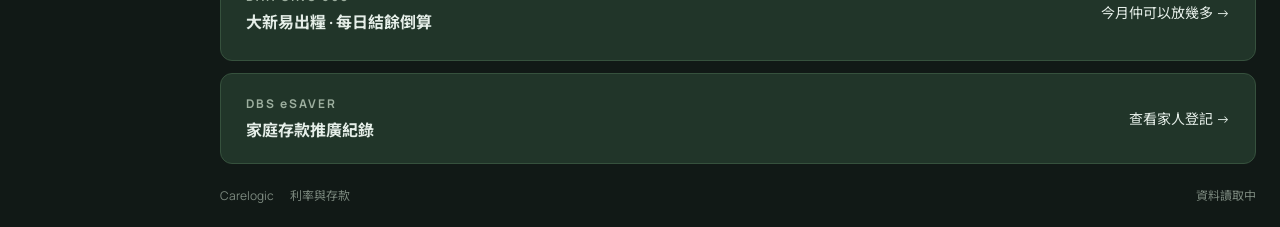
==== commit f43fb91d: "feat: preserve existing Dah Sing payroll monitoring and calculator" ====
--- a/web/index.html
+++ b/web/index.html
@@ -2,10 +2,10 @@
 <html lang="zh-Hant">
 <head>
   <meta charset="UTF-8"><meta name="viewport" content="width=device-width,initial-scale=1"><meta name="referrer" content="same-origin">
-  <title>利率與存款 · Carelogic</title><link rel="stylesheet" href="app.css"><script src="http-guard.js" defer></script><script src="margin.js" defer></script><script src="app.js" defer></script>
+  <title>利率與存款 · Carelogic</title><link rel="stylesheet" href="app.css"><link rel="stylesheet" href="dsb.css"><script src="http-guard.js" defer></script><script src="margin.js" defer></script><script src="registration-save.js" defer></script><script src="dsb-math.js" defer></script><script src="dsb-save.js" defer></script><script src="dsb.js" defer></script><script src="app.js" defer></script>
 </head>
 <body>
-  <aside class="rail"><a class="brand" href="/" aria-label="返回 Carelogic 首頁"><span class="brand-icon">c.</span><span>carelogic<span class="brand-small">個人財務</span></span></a><div class="rail-label">MONITOR</div><nav aria-label="頁面"><a href="#rates" class="nav-link active" data-page="rates"><span>↗</span> 利率監察</a><a href="#esaver" class="nav-link" data-page="esaver"><span>▦</span> eSaver 家庭紀錄</a></nav><div class="rail-bottom"><span class="live-dot"></span> 每日 12:00 更新<br><span class="muted">香港時間 · 變動通知</span><a href="/">← 返回所有應用</a></div></aside>
+  <aside class="rail"><a class="brand" href="/" aria-label="返回 Carelogic 首頁"><span class="brand-icon">c.</span><span>carelogic<span class="brand-small">個人財務</span></span></a><div class="rail-label">MONITOR</div><nav aria-label="頁面"><a href="#rates" class="nav-link active" data-page="rates"><span>↗</span> 利率監察</a><a href="#esaver" class="nav-link" data-page="esaver"><span>▦</span> eSaver 家庭紀錄</a><a href="#dsb" class="nav-link" data-page="dsb"><span>◴</span> 大新易出糧</a></nav><div class="rail-bottom"><span class="live-dot"></span> 每日 12:00 更新<br><span class="muted">香港時間 · 變動通知</span><a href="/">← 返回所有應用</a></div></aside>
   <main><header class="topbar"><span>財務監察 <span class="divider">/</span> <span id="breadcrumb">利率監察</span></span><button id="refresh" class="quiet-button" type="button">↻ 更新資料</button></header>
   <div class="workspace"><div id="load-error" class="warning" role="alert" hidden></div><div id="warnings" aria-live="polite"></div>
     <section id="rates-page"><div class="page-heading"><div><p class="eyebrow">BORROWING & BENCHMARKS</p><h1>利率監察</h1><p class="muted" id="updated">正在讀取每日監察資料…</p></div><span class="date-chip" id="today"></span></div>
@@ -16,12 +16,45 @@
       <section class="panel"><div class="panel-heading"><div><h2>市場基準</h2><p class="muted">年利率 · 變動為相對上一筆有效記錄嘅百分點</p></div><div class="segmented" id="market-group"><button data-group="hkd" class="selected">港元</button><button data-group="usd">美元</button></div></div><div id="market-chart" class="chart"></div><div id="market-legend" class="legend interactive-legend"></div><div class="table-wrap"><table><thead><tr><th>利率</th><th class="number">最新年利率</th><th class="number">變動</th><th>資料日期</th><th>狀態</th></tr></thead><tbody id="market-table"></tbody></table></div><p class="footnote">盈透證券融資為首段借款額級別、IBKR Pro 專業帳戶方案公布息率。美國數據按當地公布日顯示。</p></section>
       <section class="panel"><div class="panel-heading"><div><h2>美國議息機率</h2><p class="muted">市場估算嘅聯邦基金目標利率範圍，並非確定預測</p></div></div><div id="outlook" class="outlook-grid"></div></section>
       <section class="panel"><div class="panel-heading"><div><h2>港元遠期匯價點子</h2><p class="muted" id="forward-date">金管局月度統計 · 與利率嘅單位不同</p></div></div><div id="forwards" class="outlook-grid"></div></section>
+      <a class="esaver-teaser dsb-teaser" href="#dsb"><span><span class="eyebrow">DAH SING 360°</span><strong id="dsb-teaser">大新易出糧 · 每日結餘倒算</strong><span id="dsb-teaser-note" class="muted"></span></span><span>今月仲可以放幾多 →</span></a>
       <a class="esaver-teaser" href="#esaver"><span><span class="eyebrow">DBS eSAVER</span><strong id="teaser">家庭存款推廣紀錄</strong></span><span>查看家人登記 →</span></a>
     </section>
     <section id="esaver-page" hidden><div class="page-heading"><div><p class="eyebrow">FAMILY SAVINGS</p><h1>eSaver 家庭紀錄</h1><p class="muted">現有客戶推廣 · 每期自動記錄 · 新一期 Telegram 通知</p></div><span class="date-chip">DBS 星展銀行</span></div>
       <div id="offer-summary"></div>
-      <section class="panel registration-panel"><div><p class="eyebrow">FAMILY REGISTRATION</p><h2>記錄家人登記</h2><p class="muted">完成 DBS 登記後，在此記錄。原有 Excel 紀錄已匯入。</p></div><form id="registration-form"><div class="form-grid"><label>推廣期<select id="promo-select" required></select></label><label>家人<input id="member-input" list="member-list" maxlength="60" required placeholder="選擇或輸入名字"><datalist id="member-list"></datalist></label><label>登記狀態<select id="status-select"><option value="registered">已登記</option><option value="not_registered">未登記／更正紀錄</option></select></label><label>實際登記日期 <span class="muted">（選填）</span><input id="registered-date" type="date"></label></div><div class="form-bottom"><p id="save-status" role="status" aria-live="polite">家人紀錄每分鐘同步。</p><button type="submit" id="save-button" class="primary-button">保存紀錄</button></div></form></section>
+      <section class="panel registration-panel"><div><p class="eyebrow">FAMILY REGISTRATION</p><h2>記錄家人登記</h2><p class="muted">完成 DBS 登記後，在此記錄。原有 Excel 紀錄已匯入。</p></div><form id="registration-form"><div class="form-grid"><label>推廣期<select id="promo-select" required></select></label><label>家人<input id="member-input" list="member-list" maxlength="60" required placeholder="選擇或輸入名字"><datalist id="member-list"></datalist></label><label>登記狀態<select id="status-select"><option value="registered">已登記</option><option value="not_registered">未登記／更正紀錄</option></select></label><label>實際登記日期 <span class="muted">（選填）</span><input id="registered-date" type="date"></label></div><div class="form-bottom"><p id="save-status" role="status" aria-live="polite">保存後即時生效。</p><button type="submit" id="save-button" class="primary-button">保存紀錄</button></div></form></section>
       <section class="panel"><div class="panel-heading"><div><h2>每期推廣與家人紀錄</h2><p class="muted">合計年利率 · 金額為合資格新資金 · 「—」代表原紀錄未填</p></div><span class="count-chip" id="period-count"></span></div><div class="table-wrap" tabindex="0" aria-label="推廣歷史，可橫向捲動"><table class="promotion-table"><thead><tr><th>推廣期</th><th>計息期</th><th>日數</th><th>存款比較日</th><th>登記截止</th><th>港元 20 萬</th><th>港元 100 萬</th><th>港元 500 萬</th><th>美元 2.5 萬</th><th>排除已登記期</th><th>前一未被排除期完結</th><th>相隔日數</th><th>家人已登記</th><th></th></tr></thead><tbody id="promotion-table"></tbody></table></div><p class="footnote">家人紀錄由你填寫；未列出代表未有登記紀錄。前一未被排除期及相隔日數沿用 Excel；新期按銀行排除條款推算，負數代表計息期重疊。合資格與最終獎賞以銀行確認及條款為準。</p></section>
+    </section>
+
+    <section id="dsb-page" hidden>
+      <div class="page-heading"><div><p class="eyebrow">DAILY BALANCES & MONTHLY INTEREST</p><h1>大新易出糧</h1><p class="muted" id="dsb-enrollment">讀取個人紀錄…</p></div><div class="dsb-month-controls"><label>月份<input id="dsb-month" type="month"></label><label>歷史<select id="dsb-saved-months"><option>已有月份</option></select></label></div></div>
+      <div id="dsb-load-error" class="warning" role="alert" hidden></div>
+      <div class="dsb-savebar"><span id="dsb-save-status" role="status">尚未載入</span><button type="button" id="dsb-reload" class="quiet-button">讀取最新</button><button type="button" id="dsb-save" class="primary-button">保存本月</button></div>
+      <details class="dsb-settings panel"><summary>期別、登記與計息設定</summary><div class="dsb-panel-body">
+        <div class="form-grid"><label>本月適用期別<select id="dsb-offer"></select></label><label>月底戶口類別<select id="dsb-account"><option value="vip">VIP 綜合理財</option><option value="you">優易理財</option><option value="standard">一般 i-Account</option></select></label><label>本月優惠開始計息日<input type="date" id="dsb-eligible"></label><label>基本年利率（%）<input id="dsb-basic" type="number" min="0" max="20" step="0.001" placeholder="按銀行現行利率填寫"></label></div>
+        <div class="dsb-checkboxes"><label><input type="checkbox" id="dsb-registered"> 已登記所選期別</label><label>實際登記日期（選填）<input type="date" id="dsb-registered-on"></label><label><input type="checkbox" id="dsb-confirmed"> 已核對重新登記文件，與此期試算條款相符</label></div>
+        <p class="footnote">推廣期間可以重疊；本月只套用所選一期。開始計息日預設月初，首次登記月份請按銀行生效安排核對。基本年利率獨立於出糧獎賞。</p>
+      </div></details>
+      <div id="dsb-notes" class="warning" hidden></div>
+      <section class="panel dsb-planner"><div class="panel-heading"><div><h2>今月仲可以放幾多？</h2><p class="muted">從每日結餘倒算，保留預計提款及入金。</p></div><label>計算任務<select id="dsb-mode"><option value="planned">預計月底完成</option><option value="actual">已記錄完成</option></select></label></div>
+        <div class="dsb-planner-inputs"><label>由呢日起調整結餘<input id="dsb-asof" type="date"></label><label>當日調整前結餘（港元）<input id="dsb-opening" type="number" min="0" step="0.01" placeholder="填目前／該日預計結餘"></label></div>
+        <div id="dsb-calc-error" class="warning" role="status" hidden></div><div id="dsb-summary" class="dsb-stats"></div>
+        <div id="dsb-chart" class="dsb-chart"></div><div id="dsb-totals" class="dsb-totals"></div><p class="footnote" id="dsb-projection-note"></p>
+      </section>
+      <div class="dsb-columns">
+        <section class="panel"><div class="panel-heading"><div><h2>每日結餘</h2><p class="muted">香港紅日標紅；計息結餘沿用上一個非紅日。星期六照常。</p></div></div>
+          <div class="table-wrap dsb-ledger-scroll"><table class="dsb-ledger"><thead><tr><th>日期</th><th>實際結餘 · 港元</th><th class="number">計息用結餘</th><th class="number">當日優惠</th><th class="number">累計優惠</th></tr></thead><tbody id="dsb-ledger"></tbody></table></div>
+          <p class="footnote">實際結餘按銀行截數紀錄填寫。星期日／公眾假期仍可記錄提款後結餘；當日利息沿用之前非紅日，下一工作日請另填實際結餘。</p><p class="footnote" id="dsb-import-note"></p>
+          <details class="dsb-details"><summary>批量輸入／同額結餘</summary><div class="dsb-panel-body"><label>貼入「日期 金額」，每行一筆<textarea id="dsb-bulk" rows="4" placeholder="2026-10-02 1500000&#10;2026-10-03 2000000"></textarea></label><button id="dsb-paste" type="button" class="quiet-button">套用貼入內容</button><div class="dsb-fill"><label>由<input type="date" id="dsb-fill-start"></label><label>至<input type="date" id="dsb-fill-end"></label><label>不變結餘<input type="number" min="0" step="0.01" id="dsb-fill-amount"></label></div><button id="dsb-fill" type="button" class="quiet-button">確認期間結餘不變並填入</button><p id="dsb-bulk-status" class="muted" role="status"></p></div></details>
+        </section>
+        <div><section class="panel"><div class="panel-heading"><div><h2>本月任務</h2><p class="muted">預計欄只作假設；新月份重新記錄完成狀態。</p></div></div><table class="dsb-task-table"><thead><tr><th>項目</th><th>已完成</th><th>月底預計</th></tr></thead><tbody id="dsb-tasks"></tbody></table><p class="footnote">外幣／基金、證券按單筆金額；扣賬卡、信用卡按月累計。出糧信用卡任務同 VIP 合資格簽賬定義不同，需分開核對。</p></section>
+          <section class="panel"><div class="panel-heading"><div><h2>預計資金變動</h2><p class="muted">調整日之後額外入金填 +，提款填 −。香港紅日嘅變動由下一工作日反映於計息。</p></div></div><div class="dsb-panel-body"><textarea id="dsb-movements" rows="4" aria-label="預計資金變動" placeholder="2026-10-20 -800000&#10;2026-10-27 +300000"></textarea></div></section>
+        </div>
+      </div>
+      <details class="panel dsb-settings"><summary>交易成本與月結核對</summary><div class="dsb-panel-body"><div class="form-grid dsb-costs">
+        <label>扣賬卡成本<input id="dsb-cost-debit" type="number" min="0" step="0.01"></label><label>信用卡成本<input id="dsb-cost-credit" type="number" min="0" step="0.01"></label><label>兌換／基金成本<input id="dsb-cost-fx" type="number" min="0" step="0.01"></label><label>證券成本<input id="dsb-cost-stock" type="number" min="0" step="0.01"></label><label>其他／戶口費<input id="dsb-cost-other" type="number" min="0" step="0.01"></label>
+      </div><p class="footnote">全部以港元填寫；零成本填 0。淨回報扣除已填成本，未包含未填報嘅投資價格損益及資金機會成本。</p><div class="form-grid"><label>實收出糧優惠<input id="dsb-received-core" type="number" min="0" step="0.01"></label><label>實收 VIP 利息<input id="dsb-received-vip" type="number" min="0" step="0.01"></label><label>實收基本利息<input id="dsb-received-basic" type="number" min="0" step="0.01"></label></div><p id="dsb-reconcile" class="muted"></p></div></details>
+      <section class="panel"><div class="panel-heading"><div><h2>推廣期與登記紀錄</h2><p class="muted">重疊期保留各自條款；最新優惠不會覆蓋已保存月份。</p></div><a class="source-link" href="https://www.dahsing.com/html/tc/deposit/payroll.html" target="_blank" rel="noopener">銀行條款 ↗</a></div><div class="table-wrap"><table><thead><tr><th>期別</th><th>優惠涵蓋期間</th><th>個人登記</th><th>最高出糧優惠年息</th></tr></thead><tbody id="dsb-periods"></tbody></table></div></section>
+      <details class="dsb-details"><summary>處理跨裝置更改</summary><p class="muted">如另一裝置已保存，先按「讀取最新」，核對每日結餘及草稿後，再按以下按鈕保留你的更改。保存過程會再核對版本。</p><button id="dsb-rebase" type="button" class="quiet-button">已核對，以最新版本保存草稿</button></details>
     </section>
     <footer>Carelogic <span>利率與存款</span><span id="footer-status">資料讀取中</span></footer>
   </div></main>
--- a/web/app.css
+++ b/web/app.css
@@ -1,4 +1,5 @@
 @import url('https://fonts.googleapis.com/css2?family=Noto+Sans+TC:wght@400;500;600;700&family=Manrope:wght@400;500;600;700;800&display=swap');
+/* Compact dark appearance is the operator's default across financial views. */
 :root{--bg:#f6f6f2;--paper:#fff;--ink:#203b37;--muted:#6b7a74;--line:#e4e8e0;--green:#287765;--orange:#c25e36;--warn:#914414;--radius:16px}*{box-sizing:border-box}body{margin:0;background:var(--bg);color:var(--ink);font-family:Manrope,"Noto Sans TC",sans-serif;font-size:16px;line-height:1.6}a{color:inherit;text-decoration:none}button,input,select{font:inherit}button,a,input,select{outline-offset:4px}button{cursor:pointer}button:disabled{cursor:wait;opacity:.6}[hidden]{display:none!important}.rail{position:fixed;width:224px;height:100vh;padding:32px 22px;background:#edf0e9;border-right:1px solid var(--line);display:flex;flex-direction:column}.brand{display:flex;gap:12px;align-items:center;font-weight:800;font-size:22px;letter-spacing:-.5px}.brand-icon{display:grid;place-items:center;background:var(--ink);color:#fff;border-radius:12px;width:44px;height:44px;font-size:30px}.brand-small{display:block;font-size:12px;color:var(--muted);font-weight:500;letter-spacing:2px}.rail-label{font-size:12px;letter-spacing:2px;color:#7d897f;margin:56px 12px 14px}.nav-link{display:flex;align-items:center;gap:12px;font-size:14px;padding:13px 12px;border-radius:10px;margin:5px 0;color:#607168}.nav-link span{font-size:21px}.nav-link.active{background:var(--paper);color:var(--ink);font-weight:700;box-shadow:0 2px 8px #243e3610}.rail-bottom{margin-top:auto;font-size:13px;line-height:1.9}.rail-bottom a{display:block;margin-top:23px;font-size:14px}.live-dot{display:inline-block;width:7px;height:7px;background:#2f7e63;border-radius:50%;margin-right:7px}main{margin-left:224px}.topbar{height:79px;border-bottom:1px solid var(--line);display:flex;align-items:center;justify-content:space-between;padding:0 42px;font-size:14px;color:var(--muted)}.divider{padding:0 16px;color:#b4bdb3}.quiet-button{background:#fff;border:1px solid var(--line);border-radius:8px;padding:7px 13px;font-size:14px;color:var(--ink)}.workspace{max-width:1480px;margin:auto;padding:32px 42px 22px}.page-heading{display:flex;align-items:center;justify-content:space-between;margin-bottom:24px;gap:20px}.eyebrow{font-size:12px;letter-spacing:2px;color:var(--muted);font-weight:700;margin:0 0 6px}h1{font-size:32px;font-weight:700;letter-spacing:-1px;line-height:1.3;margin:0 0 9px}h2{font-size:18px;line-height:1.5;margin:0 0 4px;font-weight:700}.muted{color:var(--muted);font-size:14px;margin:0}.date-chip,.count-chip{font-size:13px;white-space:nowrap;border:1px solid var(--line);border-radius:7px;padding:6px 10px;color:var(--muted);background:#fff}.loan-grid{display:grid;grid-template-columns:1fr 1fr;gap:20px}.loan-card{background:var(--paper);border:1px solid var(--line);border-radius:var(--radius);padding:24px 26px;position:relative;overflow:hidden}.loan-card:before{content:"";position:absolute;width:5px;left:0;top:26px;bottom:26px;border-radius:5px;background:var(--card-color)}.loan-head{display:flex;justify-content:space-between;align-items:start;gap:16px}.bank-tag{background:#f5f6f1;border-radius:6px;padding:4px 8px;letter-spacing:1px;font-size:12px;font-weight:700}.loan-label{font-size:16px;font-weight:600;margin:0}.loan-formula{font-size:14px;color:var(--muted);margin:6px 0 16px}.loan-number{font-size:47px;font-weight:700;line-height:1.2;letter-spacing:-2px;font-variant-numeric:tabular-nums}.loan-number .percent{font-size:24px;margin-left:4px;font-weight:500}.loan-row{display:flex;align-items:end;justify-content:space-between;gap:12px}.loan-meta{border-top:1px solid var(--line);margin-top:22px;padding-top:14px;font-size:13px;display:flex;justify-content:space-between;flex-wrap:wrap;gap:5px;color:var(--muted)}.small-pill{font-size:13px;border-radius:5px;padding:4px 8px;background:#edf4ef;color:#3c775f}.comparison{display:flex;align-items:center;justify-content:space-between;margin:14px 0 24px;padding:14px 20px;border:1px solid #dce5d9;background:#eef2e8;border-radius:10px;font-size:14px;gap:12px}.comparison strong{font-weight:700}.panel{border:1px solid var(--line);border-radius:var(--radius);background:var(--paper);margin-bottom:24px;overflow:hidden}.panel-heading{display:flex;justify-content:space-between;align-items:center;gap:20px;padding:23px 26px 16px}.segmented{display:flex;background:#f0f2ee;border-radius:8px;padding:3px;flex-shrink:0}.segmented button{border:0;background:transparent;padding:6px 10px;color:var(--muted);font-size:13px;border-radius:6px}.segmented button.selected{background:white;color:var(--ink);box-shadow:0 1px 4px #1d392312;font-weight:700}.chart{margin:0 25px;min-height:230px}.chart svg{width:100%;height:230px;display:block;overflow:visible}.chart-empty{min-height:230px;display:grid;place-items:center;font-size:14px;color:var(--muted)}.legend{display:flex;gap:20px;flex-wrap:wrap;padding:8px 26px 24px;font-size:13px;color:var(--muted)}.legend span,.legend button{display:flex;gap:8px;align-items:center}.legend i{width:8px;height:8px;border-radius:50%;display:inline-block}.legend button{border:0;background:transparent;color:var(--ink);padding:3px 0;font-size:13px}.legend button.off{opacity:.4;text-decoration:line-through}.table-wrap{overflow-x:auto;border-top:1px solid var(--line)}table{width:100%;border-collapse:collapse;font-size:14px;text-align:left;font-variant-numeric:tabular-nums}th{background:#f8f9f6;font-weight:500;color:var(--muted);font-size:12px;padding:13px 25px;white-space:nowrap}td{padding:15px 25px;border-bottom:1px solid #edf0e9;white-space:nowrap}tbody tr:last-child td{border-bottom:0}.number{text-align:right}.rate-value{font-weight:700}.good{color:#2b745d}.up{color:#b9573d}.flat{color:#879187}.badge{display:inline-flex;white-space:nowrap;font-size:12px;padding:2px 8px;border-radius:5px;background:#edf5ef;color:#396d50}.badge.warn{background:#fff0dd;color:var(--warn)}.footnote{padding:13px 25px;margin:0;color:var(--muted);font-size:12px;border-top:1px solid var(--line)}.outlook-grid{display:grid;grid-template-columns:repeat(4,1fr);gap:14px;padding:0 26px 24px}.outlook-card{padding:16px;background:#f7f8f4;border-radius:10px}.outlook-card p{margin:0;color:var(--muted);font-size:13px}.outlook-card strong{display:block;margin:9px 0;font-size:20px;line-height:1.3}.prob-bar{height:4px;background:#e1e6dc;border-radius:5px;margin-top:10px;overflow:hidden}.prob-bar span{display:block;height:100%;background:#59937c}.esaver-teaser{border:1px solid var(--line);padding:20px 25px;background:#e8eeea;border-radius:12px;display:flex;justify-content:space-between;align-items:center;gap:16px;font-size:14px}.esaver-teaser .eyebrow{display:block;margin-bottom:4px}.esaver-teaser strong{display:block;font-size:16px}.warning{background:#fff0df;border:1px solid #edcfac;border-radius:10px;color:#8b431b;padding:14px 18px;margin-bottom:20px;font-size:14px}.warning summary{cursor:pointer}.warning p{margin:6px 0}.registration-panel{padding:25px 26px}.registration-panel form{margin-top:21px}.form-grid{display:grid;grid-template-columns:repeat(4,1fr);gap:16px}label{display:block;font-size:14px}label input,label select{display:block;width:100%;margin-top:8px;padding:10px 12px;border:1px solid #d5ddd2;border-radius:7px;background:white;color:var(--ink);min-height:44px;font-size:14px}.form-bottom{display:flex;justify-content:space-between;align-items:center;gap:16px;margin-top:20px;font-size:14px;color:var(--muted)}.primary-button{border:0;background:var(--ink);color:white;border-radius:8px;font-size:14px;padding:11px 20px;white-space:nowrap}.offer-header{display:flex;align-items:center;justify-content:space-between;gap:15px;margin-bottom:22px}.offer-header h2{font-size:21px}.offer-rates{display:grid;grid-template-columns:repeat(4,1fr);gap:22px;margin-bottom:25px}.offer-rate p{font-size:13px;margin:0;color:var(--muted)}.offer-rate strong{font-size:30px;font-weight:700;letter-spacing:-1px}.offer-meta{display:grid;grid-template-columns:repeat(4,1fr);gap:20px;border-top:1px solid var(--line);padding-top:18px}.offer-meta p{margin:0;font-size:13px;color:var(--muted)}.offer-meta strong{font-size:14px;font-weight:600}.offer-panel{padding:25px 26px}.offer-note{font-size:13px;color:var(--warn);margin-top:20px}.source-link{color:var(--green);font-size:14px;text-decoration:underline;text-underline-offset:3px}.promotion-table{min-width:1300px}.promotion-table td,.promotion-table th{padding:13px 15px;font-size:13px}.promotion-table .member-chip{padding:3px 7px;background:#ecf3ed;color:#47765c;border-radius:5px;margin-right:4px;display:inline-block}.edit-row{border:1px solid var(--line);background:#fff;border-radius:6px;color:var(--green);padding:4px 9px;font-size:13px}footer{margin-top:32px;display:flex;gap:16px;justify-content:space-between;color:#7b887e;font-size:12px}footer span:first-child{margin-right:auto}svg text{font-family:Manrope,"Noto Sans TC",sans-serif}svg .gridline{stroke:#e8ece4;stroke-width:1;stroke-dasharray:3 4}.sr-only{position:absolute;width:1px;height:1px;overflow:hidden;clip:rect(0,0,0,0)}
 .margin-grid{display:grid;grid-template-columns:1fr 1fr;gap:20px;padding:0 26px 24px}.margin-card{border:1px solid var(--line);border-radius:12px;padding:20px;background:#fbfcf9}.margin-card-heading{display:flex;justify-content:space-between;align-items:center;gap:10px}.margin-card h3{font-size:16px;margin:0}.margin-headline{display:flex;flex-wrap:wrap;align-items:baseline;gap:12px;margin:14px 0}.margin-headline strong{font-size:32px;letter-spacing:-1px}.margin-headline span{font-size:12px;color:var(--muted)}.margin-table th,.margin-table td{padding:9px 0;font-size:12px;background:transparent}.margin-table td.number{font-size:14px;font-weight:600}.margin-table th{border-bottom:1px solid var(--line)}.margin-date,.margin-special{font-size:11px;color:var(--muted);margin:12px 0 0;line-height:1.6}.margin-special,.margin-note-marker{color:var(--warn)}.margin-calculator{display:grid;grid-template-columns:1fr 1fr;gap:24px;padding:22px 26px;border-top:1px solid var(--line);background:#f7f9f4}.margin-inputs{display:grid;grid-template-columns:130px 1fr;gap:14px;align-items:start}.margin-inputs label{font-size:12px}.margin-estimate{display:flex;justify-content:space-between;gap:18px}.margin-estimate p{font-size:12px;color:var(--muted);margin:0}.margin-estimate strong{font-size:25px;display:block;font-variant-numeric:tabular-nums;color:var(--green)}.margin-breakdown{font-size:11px;color:var(--muted);margin:8px 0 0}.margin-error{font-size:13px;color:var(--warn);margin:10px 0}
 @media(max-width:1100px){.margin-calculator{grid-template-columns:1fr}.margin-inputs{grid-template-columns:1fr 2fr}}
--- a/web/dsb.css
+++ b/web/dsb.css
@@ -0,0 +1,6 @@
+:root{color-scheme:dark;--bg:#111916;--paper:#19231f;--ink:#e5eee8;--muted:#9daf9f;--line:#33433a;--green:#71d0b2;--orange:#eba879;--warn:#f0c08a;--radius:10px}
+body{font-size:14px}.rail{background:#141e19;width:196px;padding:22px 16px}.brand{font-size:20px}.brand-icon{background:#315446;color:#e5eee8}.rail-label{margin-top:32px}.nav-link{font-size:13px;padding:10px}.nav-link.active{background:#24382b;color:#d9f1df}.topbar{height:58px;padding:0 24px}main{margin-left:196px}.workspace{padding:22px 24px;max-width:1600px}.page-heading{margin-bottom:16px}h1{font-size:27px}h2{font-size:17px}.panel{margin-bottom:16px}.panel-heading{padding:16px 18px 12px}.loan-card,.offer-panel{padding:18px}.loan-number{font-size:40px}.loan-meta{margin-top:14px;padding-top:10px}.loan-grid{gap:14px}.comparison{background:#21382a;border-color:#365440;padding:10px 16px;margin:12px 0 16px}.bank-tag,.segmented,.outlook-card{background:#202e25}.segmented button.selected{background:#36513d;color:#e5eee8}.quiet-button,.date-chip,.count-chip,.edit-row{background:#202e25;border-color:var(--line);color:var(--ink)}.primary-button{background:#91caaa;color:#12261b}.small-pill,.badge,.promotion-table .member-chip{background:#234431;color:#a5e1bb}.badge.warn{background:#49371e;color:#f2c886}.warning{background:#32281d;border-color:#675036;color:#f0c896;padding:10px 14px;margin-bottom:14px}.warning p{margin:4px 0}.muted{font-size:13px}th{background:#1d2a22;color:#acc0af;padding:10px 16px}td{padding:10px 16px;border-bottom-color:#2b3930}.table-wrap{border-color:var(--line)}label input,label select,textarea{background:#111c16;color:var(--ink);border:1px solid #405646;border-radius:6px;padding:8px 10px;min-height:38px;margin-top:5px;font-size:13px}.form-grid{gap:12px}.form-bottom{margin-top:14px}.margin-card{background:#15221a;border-color:var(--line);padding:15px}.margin-grid{gap:14px;padding:0 18px 16px}.margin-calculator{background:#14251a;padding:16px 18px}.margin-headline strong{font-size:29px}.offer-rates{gap:15px;margin-bottom:18px}.offer-rate strong{font-size:27px}.offer-meta{gap:14px}.footnote{padding:10px 18px;font-size:12px}.esaver-teaser{background:#213529;border-color:#36513d}.chart{margin:0 18px;min-height:200px}.chart svg{height:200px}svg .gridline{stroke:#354b3b}footer{margin-top:22px}.legend{padding:6px 18px 16px}
+.dsb-month-controls{display:flex;gap:10px}.dsb-month-controls label{font-size:11px}.dsb-month-controls input,.dsb-month-controls select{max-width:175px}.dsb-savebar{display:flex;align-items:center;gap:10px;margin:0 0 14px;position:sticky;top:0;z-index:4;background:#111916ed;padding:8px 0;backdrop-filter:blur(10px)}.dsb-savebar>span{margin-right:auto;color:var(--muted);font-size:12px}.dsb-settings>summary,.dsb-details>summary{padding:12px 18px;cursor:pointer;color:#bbd6c2;font-weight:600}.dsb-panel-body{padding:0 18px 16px}.dsb-checkboxes{display:flex;flex-wrap:wrap;gap:16px;margin-top:14px;align-items:center}.dsb-checkboxes label{display:flex;align-items:center;gap:8px;font-size:12px}.dsb-checkboxes input[type=checkbox]{display:inline;width:17px;min-height:17px;margin:0}.dsb-planner-inputs{display:grid;grid-template-columns:190px 260px;gap:14px;padding:0 18px 14px}.dsb-planner .warning{margin:0 18px 14px}.dsb-stats{display:grid;grid-template-columns:repeat(4,1fr);gap:10px;padding:0 18px 16px}.dsb-stat{padding:13px;border:1px solid #344d3c;background:#15251b;border-radius:8px;min-width:0}.dsb-stat span{display:block;color:#afc6b7;font-size:12px}.dsb-stat strong{display:block;font-size:23px;line-height:1.4;color:#91e0b7;letter-spacing:-.5px;font-variant-numeric:tabular-nums;margin:5px 0}.dsb-stat small{font-size:11px;color:var(--muted);display:block;line-height:1.5}.dsb-chart{padding:0 18px}.dsb-chart svg{width:100%;max-height:220px;display:block}.dsb-chart svg text{fill:#b6cbb9;font-size:11px}.dsb-chart-key{font-size:11px;color:var(--muted);text-align:center;margin-bottom:12px}.dsb-empty{padding:24px;text-align:center}.dsb-totals{display:grid;grid-template-columns:repeat(5,1fr);padding:12px 18px;border-top:1px solid var(--line);gap:12px}.dsb-totals span{display:block;font-size:11px;color:var(--muted)}.dsb-totals strong{font-size:16px;font-variant-numeric:tabular-nums}.dsb-columns{display:grid;grid-template-columns:minmax(480px,1.35fr) minmax(340px,1fr);gap:16px;align-items:start}.dsb-ledger-scroll{max-height:590px}.dsb-ledger th{position:sticky;top:0;z-index:1}.dsb-ledger th,.dsb-ledger td{padding:7px 10px;font-size:12px}.dsb-ledger input{width:145px;min-width:110px;min-height:35px;text-align:right;background:#111c16;color:var(--ink);border:1px solid #3b5040;border-radius:5px;padding:6px;font:inherit}.dsb-ledger input:disabled{opacity:.45}.dsb-day-note{display:block;font-size:10px;color:var(--muted);line-height:1.4;white-space:normal;max-width:180px}.dsb-holiday td:first-child{border-left:3px solid #ed8e8c;background:#382425;color:#ffb1ad}.dsb-holiday td:first-child .dsb-day-note{color:#e9a7a3}.dsb-future td{color:#97b3d6}.dsb-task-table th,.dsb-task-table td{padding:7px 9px;font-size:12px}.dsb-task-table select{width:100%;min-height:36px;max-width:180px;background:#142019;border:1px solid #3c5543;border-radius:5px;padding:5px;font:inherit;color:var(--ink)}.dsb-details{border-top:1px solid var(--line)}textarea{display:block;width:100%;font:13px ui-monospace,monospace;resize:vertical;line-height:1.7}.dsb-panel-body>button{margin-top:10px}.dsb-fill{display:grid;grid-template-columns:1fr 1fr 1fr;gap:8px;margin-top:14px}.dsb-costs{grid-template-columns:repeat(5,1fr)}.dsb-period-track{height:5px;margin-top:7px;background:#111d17;border-radius:4px}.dsb-period-track i{height:100%;display:block;background:#679c7d;border-radius:4px}#dsb-reconcile{margin-top:14px}
+.dsb-teaser{margin-bottom:12px}.dsb-teaser .muted{display:block;margin-top:5px;font-size:12px}.good{color:#82c8a8}.up{color:#f0987d}.nav-link{color:#a6b9ac}.prob-bar{background:#344d3c}
+@media(max-width:1200px){.dsb-columns{grid-template-columns:1fr}.dsb-columns>div{display:grid;grid-template-columns:1fr 1fr;gap:16px}.dsb-stat strong{font-size:20px}.dsb-ledger-scroll{max-height:450px}}
+@media(max-width:760px){.rail{position:static;width:100%;height:auto;display:block;padding:12px 16px}.rail .brand{display:none}.rail-label,.rail-bottom{display:none}.rail nav{display:flex;gap:7px}.nav-link{padding:8px;font-size:12px;margin:0}.nav-link span{font-size:16px}main{margin-left:0}.topbar{height:48px;padding:0 14px}.workspace{padding:16px 12px}.page-heading{align-items:start;flex-wrap:wrap;gap:10px}h1{font-size:25px}.dsb-stats{grid-template-columns:1fr 1fr;padding:0 12px 12px}.dsb-stat{padding:10px}.dsb-stat strong{font-size:19px}.dsb-planner-inputs{grid-template-columns:1fr 1.2fr;padding:0 12px 12px;gap:10px}.dsb-columns>div{display:block}.dsb-totals{grid-template-columns:repeat(3,1fr);padding:12px}.dsb-totals strong{font-size:14px}.dsb-costs{grid-template-columns:repeat(2,1fr)}.dsb-fill{grid-template-columns:1fr 1fr}.dsb-fill label:last-child{grid-column:1/-1}.dsb-savebar{gap:7px}.dsb-savebar button{padding:9px 10px}.dsb-panel-body{padding:0 12px 14px}.dsb-month-controls{width:100%}.dsb-month-controls label{flex:1}.dsb-month-controls input,.dsb-month-controls select{max-width:none}.panel-heading{padding:14px 12px}.dsb-task-table th,.dsb-task-table td{padding:7px}.dsb-planner .panel-heading{flex-wrap:wrap}.dsb-chart{padding:0 10px}.form-grid{grid-template-columns:1fr 1fr}.loan-grid{grid-template-columns:1fr}.dsb-checkboxes{gap:10px}.dsb-chart svg{min-height:165px}}
